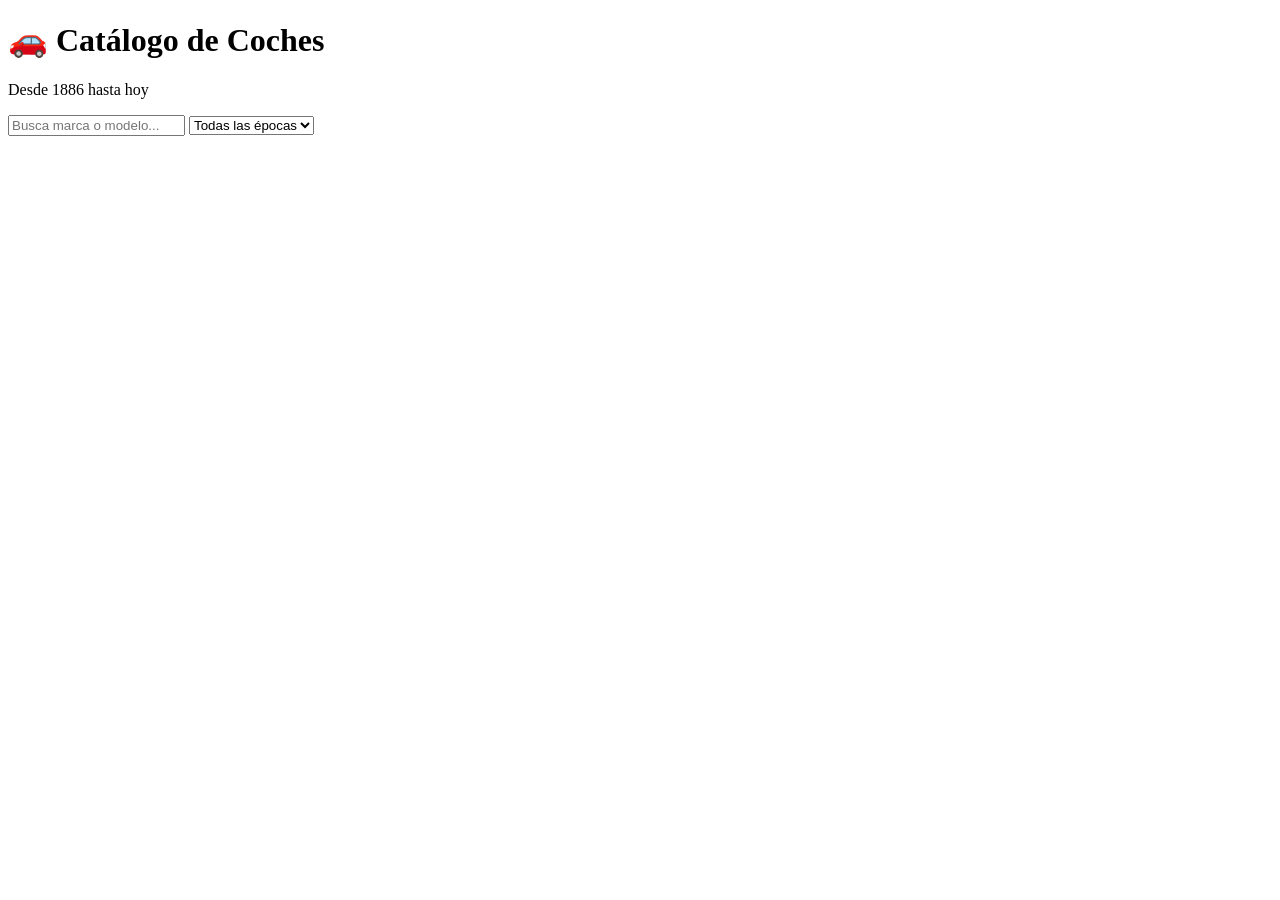
==== index.html @ 38a4375d "Create index.html" ====
<!DOCTYPE html>
<html lang="es">
<head>
<meta charset="UTF-8">
<meta name="viewport" content="width=device-width, initial-scale=1.0">
<title>Catálogo de Coches de la Historia</title>
<meta name="description" content="Catálogo de coches de todas las épocas con año, precio original y precio actual.">
<link rel="stylesheet" href="estilo.css">
</head>
<body>
<header>
<h1>🚗 Catálogo de Coches</h1>
<p>Desde 1886 hasta hoy</p>
</header>
<main>
<input type="text" id="buscador" placeholder="Busca marca o modelo...">
<select id="epoca">
<option value="todas">Todas las épocas</option>
<option value="1880">1880 - 1919</option>
<option value="1920">1920 - 1959</option>
<option value="1960">1960 - 1999</option>
<option value="2000">2000 - hoy</option>
</select>
<div id="lista"></div>
</main>
<script src="coches.js"></script>
<script src="app.js"></script>
</body>
</html>
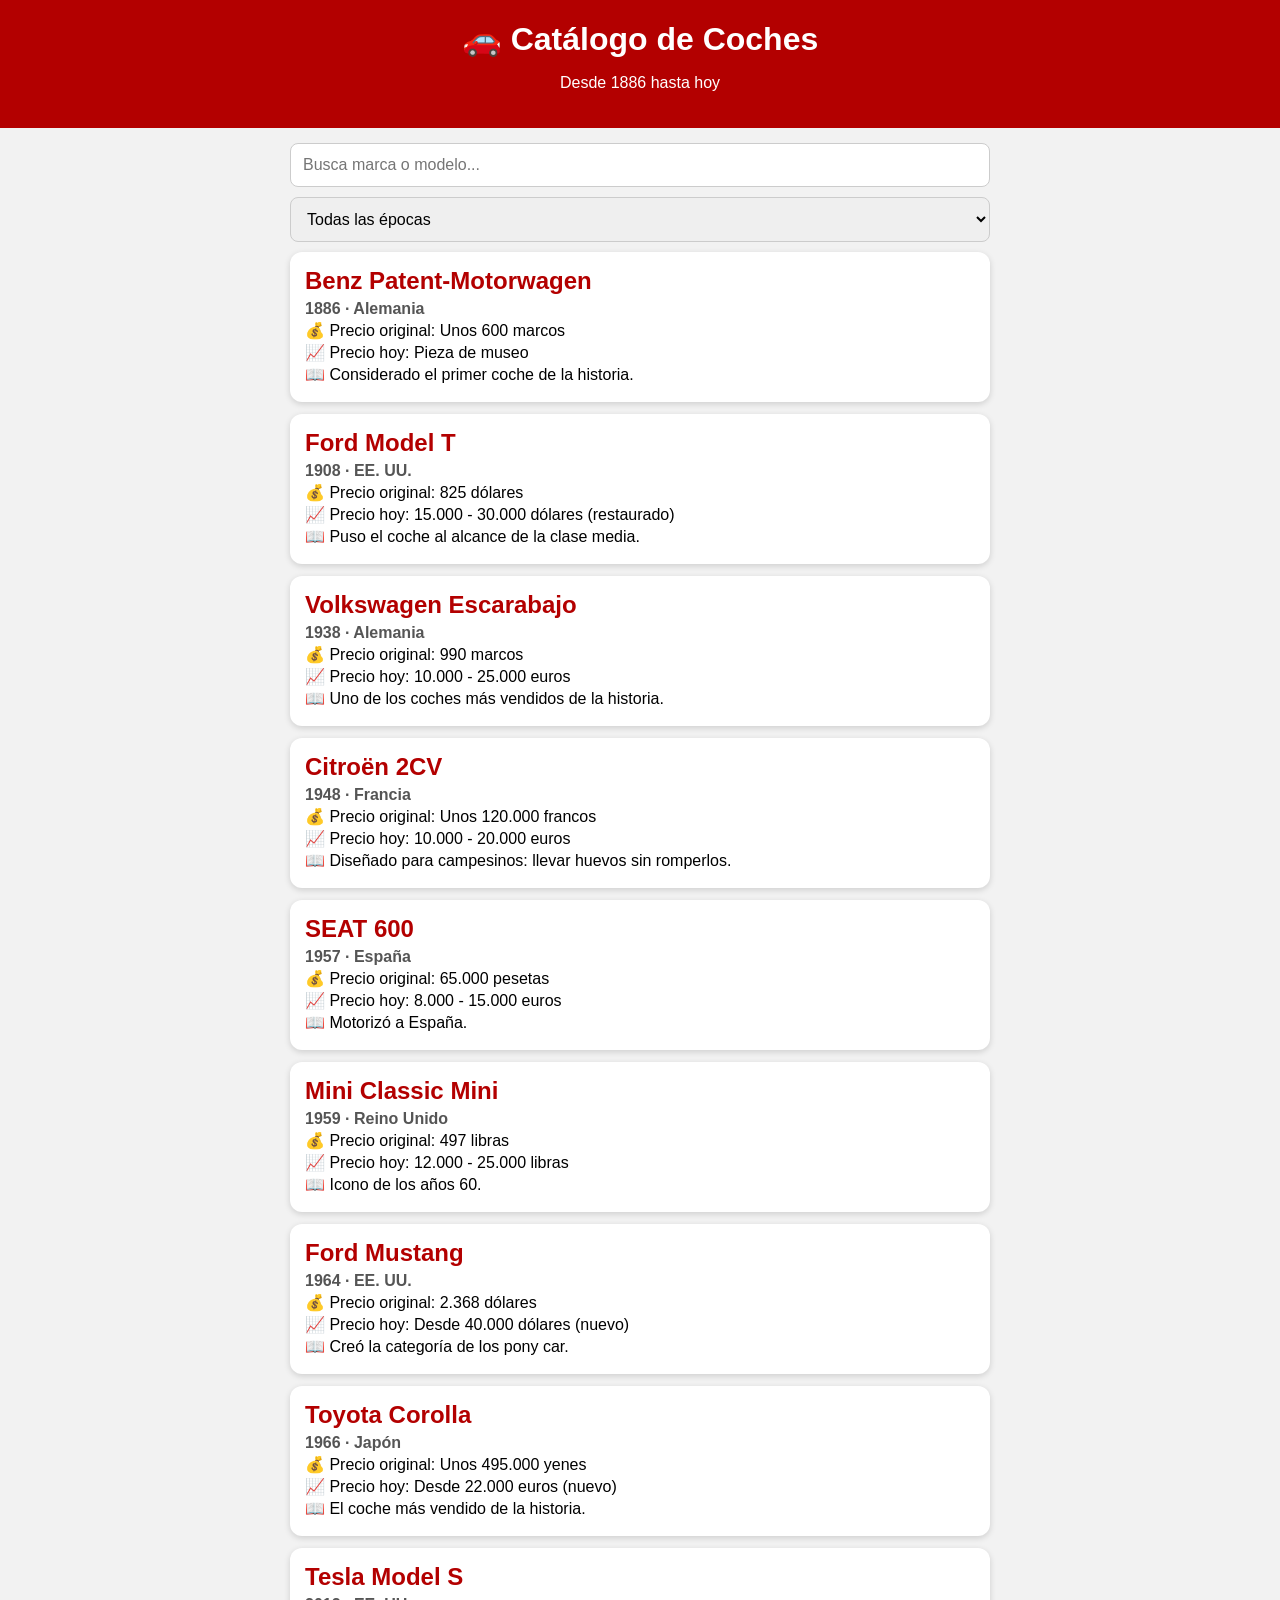
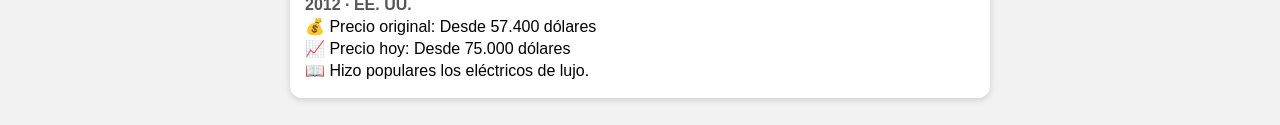
==== commit 1e4e9695: "Create  index.html" ====
--- a/index.html
+++ b/index.html
@@ -4,7 +4,7 @@
 <meta charset="UTF-8">
 <meta name="viewport" content="width=device-width, initial-scale=1.0">
 <title>Catálogo de Coches de la Historia</title>
-<meta name="description" content="Catálogo de coches de todas las épocas con año, precio original y precio actual.">
+<meta name="description" content="Descubre coches de todas las épocas con fotos, año, precio original y precio actual.">
 <link rel="stylesheet" href="estilo.css">
 </head>
 <body>
@@ -23,6 +23,7 @@
 </select>
 <div id="lista"></div>
 </main>
+<div id="modal" class="modal"><div id="contenido" class="contenido"></div></div>
 <script src="coches.js"></script>
 <script src="app.js"></script>
 </body>
--- a/estilo.css
+++ b/estilo.css
@@ -0,0 +1,9 @@
+body { font-family: Arial, sans-serif; margin: 0; background: #f2f2f2; }
+header { background: #b30000; color: white; text-align: center; padding: 20px; }
+header h1 { margin: 0; }
+main { padding: 15px; max-width: 700px; margin: auto; }
+input, select { width: 100%; padding: 12px; margin-bottom: 10px; font-size: 16px; border-radius: 8px; border: 1px solid #ccc; box-sizing: border-box; }
+.coche { background: white; border-radius: 12px; padding: 15px; margin-bottom: 12px; box-shadow: 0 2px 6px rgba(0,0,0,0.15); }
+.coche h2 { margin: 0 0 5px 0; color: #b30000; }
+.coche p { margin: 3px 0; }
+.anio { font-weight: bold; color: #555; }
